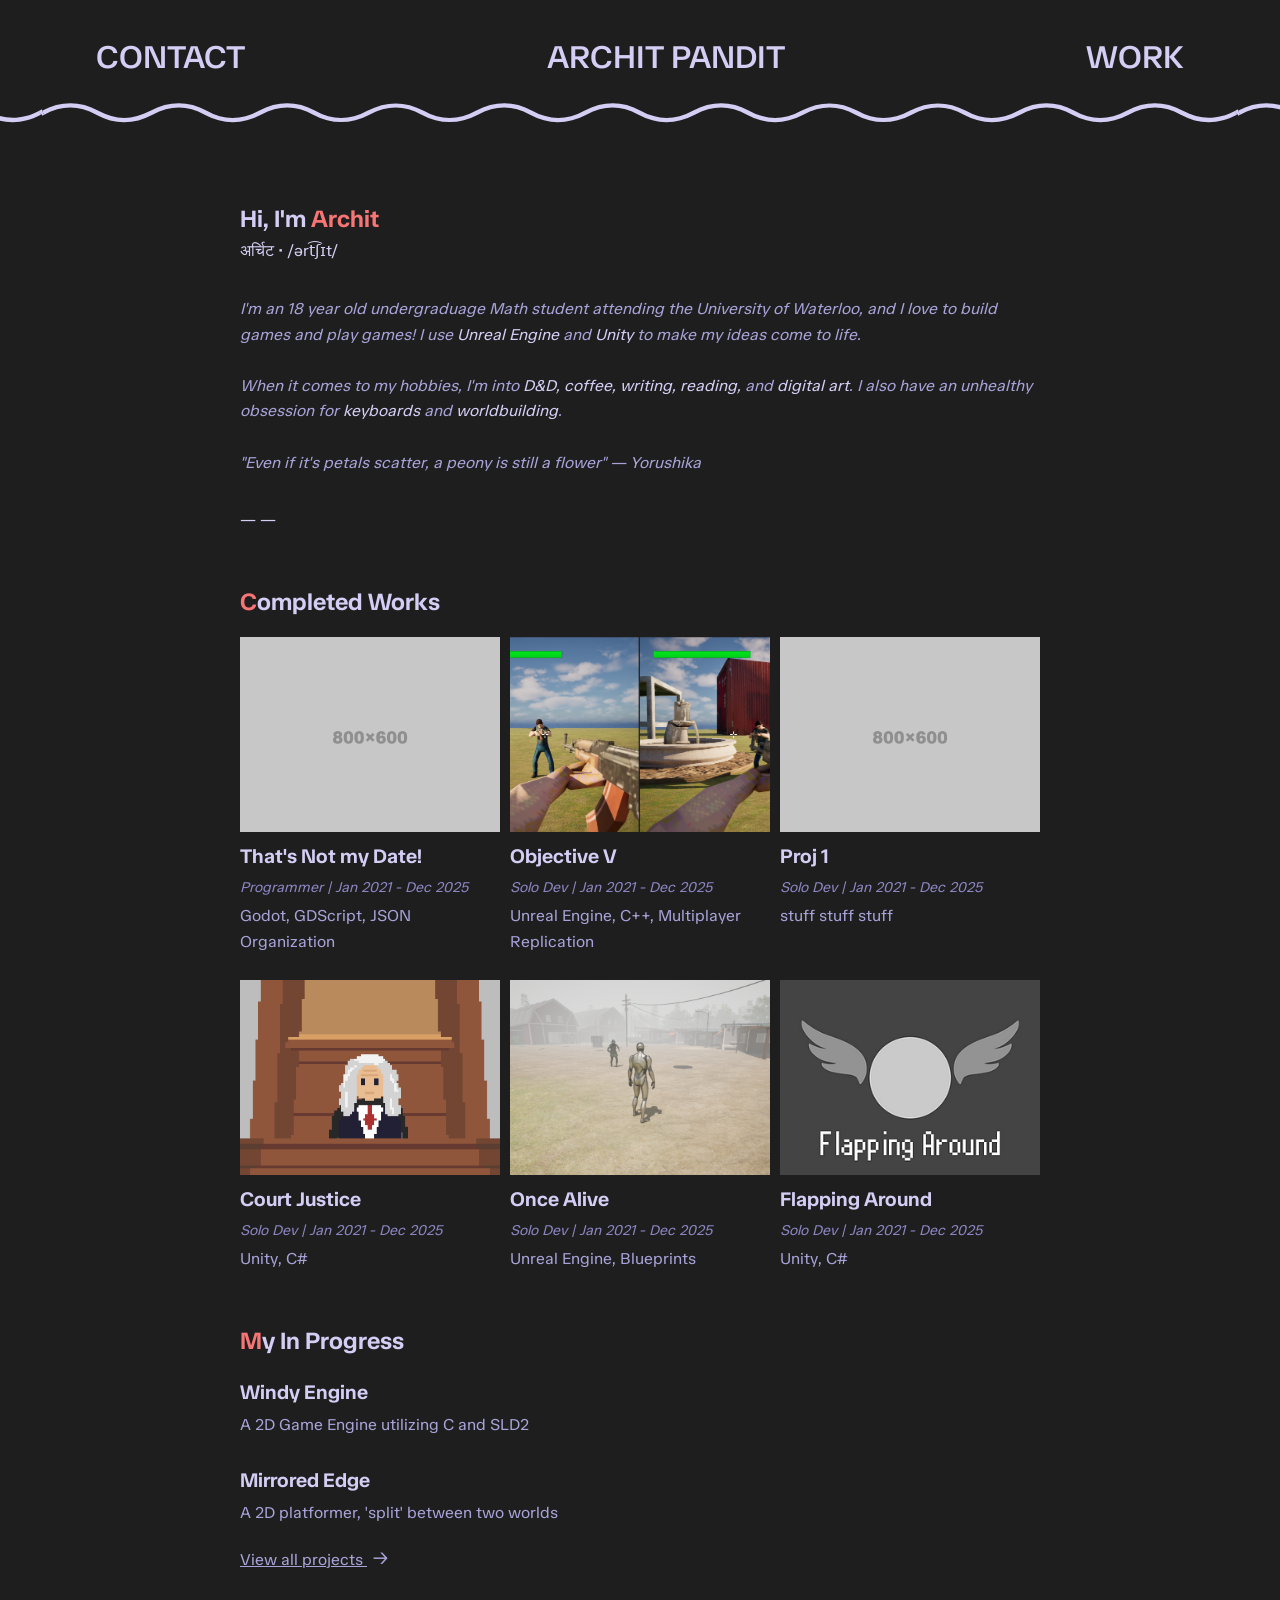
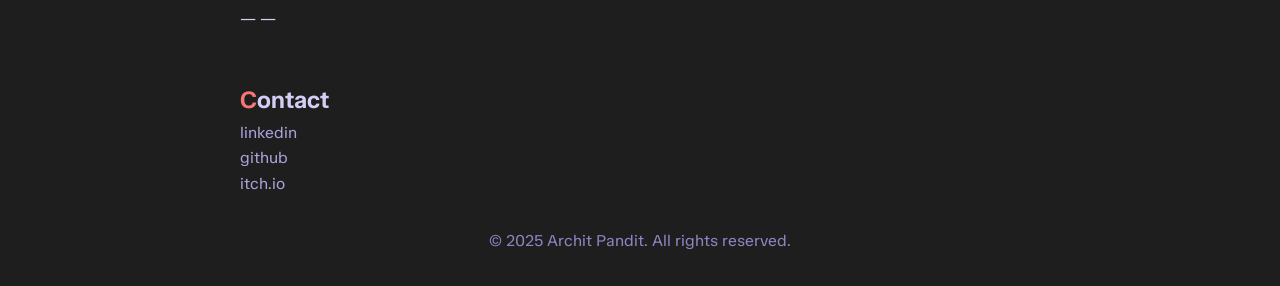
==== index.html @ 68f7ec97 "Add obj V project thumbnail" ====
<!DOCTYPE html>
<html lang="en">
<head>
    <meta charset="UTF-8">
    <meta name="viewport" content="width=device-width, initial-scale=1.0">
    <title>Archit Pandit</title>
    <link rel="stylesheet" href="/styles/style.css"/>

    <link rel="preconnect" href="https://fonts.googleapis.com"/>
    <link rel="preconnect" href="https://fonts.gstatic.com" crossorigin/>
    <link href="https://fonts.googleapis.com/css2?family=Inter:ital,opsz,wght@0,14..32,100..900;1,14..32,100..900&family=Montserrat:ital,wght@0,100..900;1,100..900&family=TASA+Orbiter:wght@400..800&display=swap" rel="stylesheet"/>

    <link rel="icon" type="image/png" href="/favicon/favicon-96x96.png" sizes="96x96" />
    <link rel="icon" type="image/svg+xml" href="/favicon/favicon.svg" />
    <link rel="shortcut icon" href="/favicon/favicon.ico" />
    <link rel="apple-touch-icon" sizes="180x180" href="/favicon/apple-touch-icon.png" />
    <link rel="manifest" href="/favicon/site.webmanifest" />
</head>
<body>
    <nav class="navbar">
        <div class="nav-container">
            <ul class="nav-menu">
                <li><a href="#contact" class="nav-link colour-switch-link">CONTACT</a></li>
                <li><a href="#home" class="nav-link colour-switch-link">ARCHIT PANDIT</a></li>
                <li><a href="#work" class="nav-link colour-switch-link">WORK</a></li>
            </ul>
        </div>
    </nav>

    <section id="home" class="hero margin-content">
        <div class="hero-content">
            <div class="hero-greeting">
                <h1>Hi, I'm <span class="focus-text">Archit</span></h1>
                <p class="hero-greeting-sub">अर्चिट • /ərt͡ʃɪt/</p>
            </div>
            <div class="hero-blurb-content">
                <p class="hero-blurb">
                    I'm an 18 year old undergraduage Math student attending the University of Waterloo, and I love to build games and play games!
                    I use <span class="highlight-text">Unreal Engine</span> and <span class="highlight-text">Unity</span> to make my ideas come to life. 
                    <br><br>
                    When it comes to my hobbies, I'm into <span class="highlight-text">D&D, coffee, writing, reading,</span> and <span class="highlight-text">digital art</span>. 
                    I also have an unhealthy obsession for <span class="highlight-text">keyboards</span> and <span class="highlight-text">worldbuilding</span>.
                    <br><br>
                    "Even if it's petals scatter, a peony is still a flower" — Yorushika
                </p>
            </div>
            <span>— —</span>
        </div>
    </section>

    <section id="work" class="work margin-content">
        <div class="work-content">
            <h1><span class="focus-text">C</span>ompleted Works</h1>
            <div class="work-grid">
                <a class="item colour-switch-link">
                    <img class="work-img" src="/assets/placeholder.png">
                    <h2>That's Not my Date!</h2>
                    <p class="item-sub">Programmer | Jan 2021 - Dec 2025</p>
                    <p class="item-info">
                        Godot, GDScript, JSON Organization
                    </p>
                </a>
                <a class="item colour-switch-link">
                    <img class="work-img" src="/assets/proj-thumbnail/objV.png">
                    <h2>Objective V</h2>
                    <p class="item-sub">Solo Dev | Jan 2021 - Dec 2025</p>
                    <p class="item-info">
                        Unreal Engine, C++, Multiplayer Replication
                    </p>
                </a>
                <a class="item colour-switch-link">
                    <img class="work-img" src="/assets/placeholder.png">
                    <h2>Proj 1</h2>
                    <p class="item-sub">Solo Dev | Jan 2021 - Dec 2025</p>
                    <p class="item-info">
                        stuff stuff stuff
                    </p>
                </a>
                <a class="item colour-switch-link">
                    <img class="work-img" src="/assets/proj-thumbnail/court-justice.png">
                    <h2>Court Justice</h2>
                    <p class="item-sub">Solo Dev | Jan 2021 - Dec 2025</p>
                    <p class="item-info">
                        Unity, C#
                    </p>
                </a>
                <a class="item colour-switch-link">
                    <img class="work-img" src="/assets/proj-thumbnail/once-alive.png">
                    <h2>Once Alive</h2>
                    <p class="item-sub">Solo Dev | Jan 2021 - Dec 2025</p>
                    <p class="item-info">
                        Unreal Engine, Blueprints
                    </p>
                </a>
                <a class="item colour-switch-link">
                    <img class="work-img" src="/assets/proj-thumbnail/flapping-around.png">
                    <h2>Flapping Around</h2>
                    <p class="item-sub">Solo Dev | Jan 2021 - Dec 2025</p>
                    <p class="item-info">
                        Unity, C#
                    </p>
                </a>
            </div>
        </div>
    </section>

    <section id="projects" class="projects margin-content">
        <div class="projects-content">
            <h1><span class="focus-text">M</span>y In Progress</h1>
            <div class="highlighted-projects">
                <a class="item colour-switch-link">
                    <h2>Windy Engine</h2>
                    <p class="item-info">
                        A 2D Game Engine utilizing C and SLD2
                    </p>
                </a>
                <a class="item colour-switch-link">
                    <h2>Mirrored Edge</h2>
                    <p class="item-info">
                        A 2D platformer, 'split' between two worlds
                    </p>
                </a>
            </div>
            <a href="#" class="projects-page-link colour-switch-link">View all projects <span class="arrow">&rarr;</span></a>
        </div>
        <span>— —</span>
    </section>

    <section id="contact" class="contact margin-content">
        <div class="contact-content">
            <h1><span class="focus-text">C</span>ontact</h1>
            <ul class="contact-list">
               <li><a href="https://www.linkedin.com/in/archit-pandit/" class="contact-item colour-switch-link">linkedin</a></li>
               <li><a href="https://github.com/archit-pandit" class="contact-item colour-switch-link">github</a></li>
               <li><a href="https://profound-crt.itch.io/" class="contact-item colour-switch-link">itch.io</a></li>
            </ul>
        </div>
    </section>

    <footer class="footer">
        <p>&copy; 2025 Archit Pandit. All rights reserved.</p>
    </footer>

    <script src="/js/script.js"></script>
</body>
</html>
---- styles/style.css ----
/* :root {
  --abyss: #363062;
  --midnight: #435585;
  --lagoon: #818FB4;
  --palm: #F5E8C7;
} */
* {
    margin: 0;
    padding: 0;
    box-sizing: border-box;
}

:root {
    --abyss: #1e1e1f;
    --grapefruit: #F87575;
    --text-primary: #D4CDF4;
    --text-secondary: #a7a2d7;
    --text-tertiary: #8B85C1;
}

body {
    font-family: -apple-system, 'TASA Orbiter', sans-serif; /* BlinkMacSystemFont, 'Segoe UI', Roboto, Oxygen, Ubuntu, Cantarell, sans-serif; */
    background: var(--abyss);
    color: var(--text-primary);
    overflow-x: hidden;
    line-height: 1.6;
}

h1 {
    font-size: 1.5rem;
}

h2 {
    font-size: 1.25rem;
}

a {
    text-decoration: none;
}

.navbar {
    padding: 2rem 6rem 2.5rem 6rem;

    background-image: url("/assets/sqiggy-bg-nogap.svg");
    background-position: bottom;
    background-repeat: repeat-x;
    animation: sqiggly-shift 45s linear infinite;

    position: fixed;
    width: 100%;
    top: 0;
    left: 0;
    z-index: 99999;
}

.nav-menu {
    display: flex;
    flex-direction: row;
    justify-content: space-between;

    list-style-type: none;
    margin: 0;
    padding: 0;
}

.nav-link {
    color: var(--text-primary);
    font-size: 2rem;
    font-weight: 600;
}

.margin-content {
    max-width: 50rem;

    margin-top: 50px;
    margin-left: auto;
    margin-right: auto;

    position: relative;
}

.hero-greeting {
    margin-top: 25%;
}

.hero-greeting-sub {
    font-size: 1rem;
}

.focus-text {
    color: var(--grapefruit);
}

.highlight-text {
    color: var(--text-primary);
}

.hero-blurb-content {
    margin-top: 2rem;
    margin-bottom: 2rem;
}

.hero-blurb {
    color: var(--text-secondary);
    font-style: italic;
}

.work-grid {
    display: grid;
    grid-template-columns: repeat(3, 1fr);
    gap: 10px
}

.work-img {
    width: 100%;
    height: auto;
    aspect-ratio: 4/3;
    object-fit: cover;
    display: block;
    margin-bottom: 0.5rem;
}

.item {
    max-width: 100%;
    padding-top: 1rem;
}

.item-sub {
    padding-top: 0.25rem;
    font-size: 0.9rem;
    color: var(--text-tertiary);
    font-style: italic;
}

.item-info {
    padding-top: 0.25rem;
    color: var(--text-secondary);
}

.projects-content {
    margin-bottom: 2rem;
}

.highlighted-projects {
    display: grid;
    grid-template: auto;
    gap: 10px;
    margin-bottom: 1rem;
}

.projects-page-link {
    color: var(--text-secondary);
    text-decoration: underline;
}

.arrow {
    display: inline-block;
    padding-left: 5px; 
    font-size: 20px; 
    transition: color 0.3s;
}

.projects-page-link:hover .arrow {
    animation: move-arrow 0.6s ease-in-out infinite alternate;
}

.contact-list {
    list-style-type: none;
}

.contact-item {
    color: var(--text-secondary);
    transition: color 0.2s;
}

.colour-switch-link {
    transition: color 0.2s;
}

.colour-switch-link:hover {
    color: var(--grapefruit)
}

.footer {
    text-align: center;
    padding: 2rem;
    background: var(--abyss);
    color: var(--text-tertiary);
}

@keyframes sqiggly-shift {
    100% {
        background-position: -100% bottom;
    }
}

@keyframes move-arrow {
    0%, 100% {
        transform: translateX(0); 
    }
    50% {
        transform: translateX(5px);
    }
}
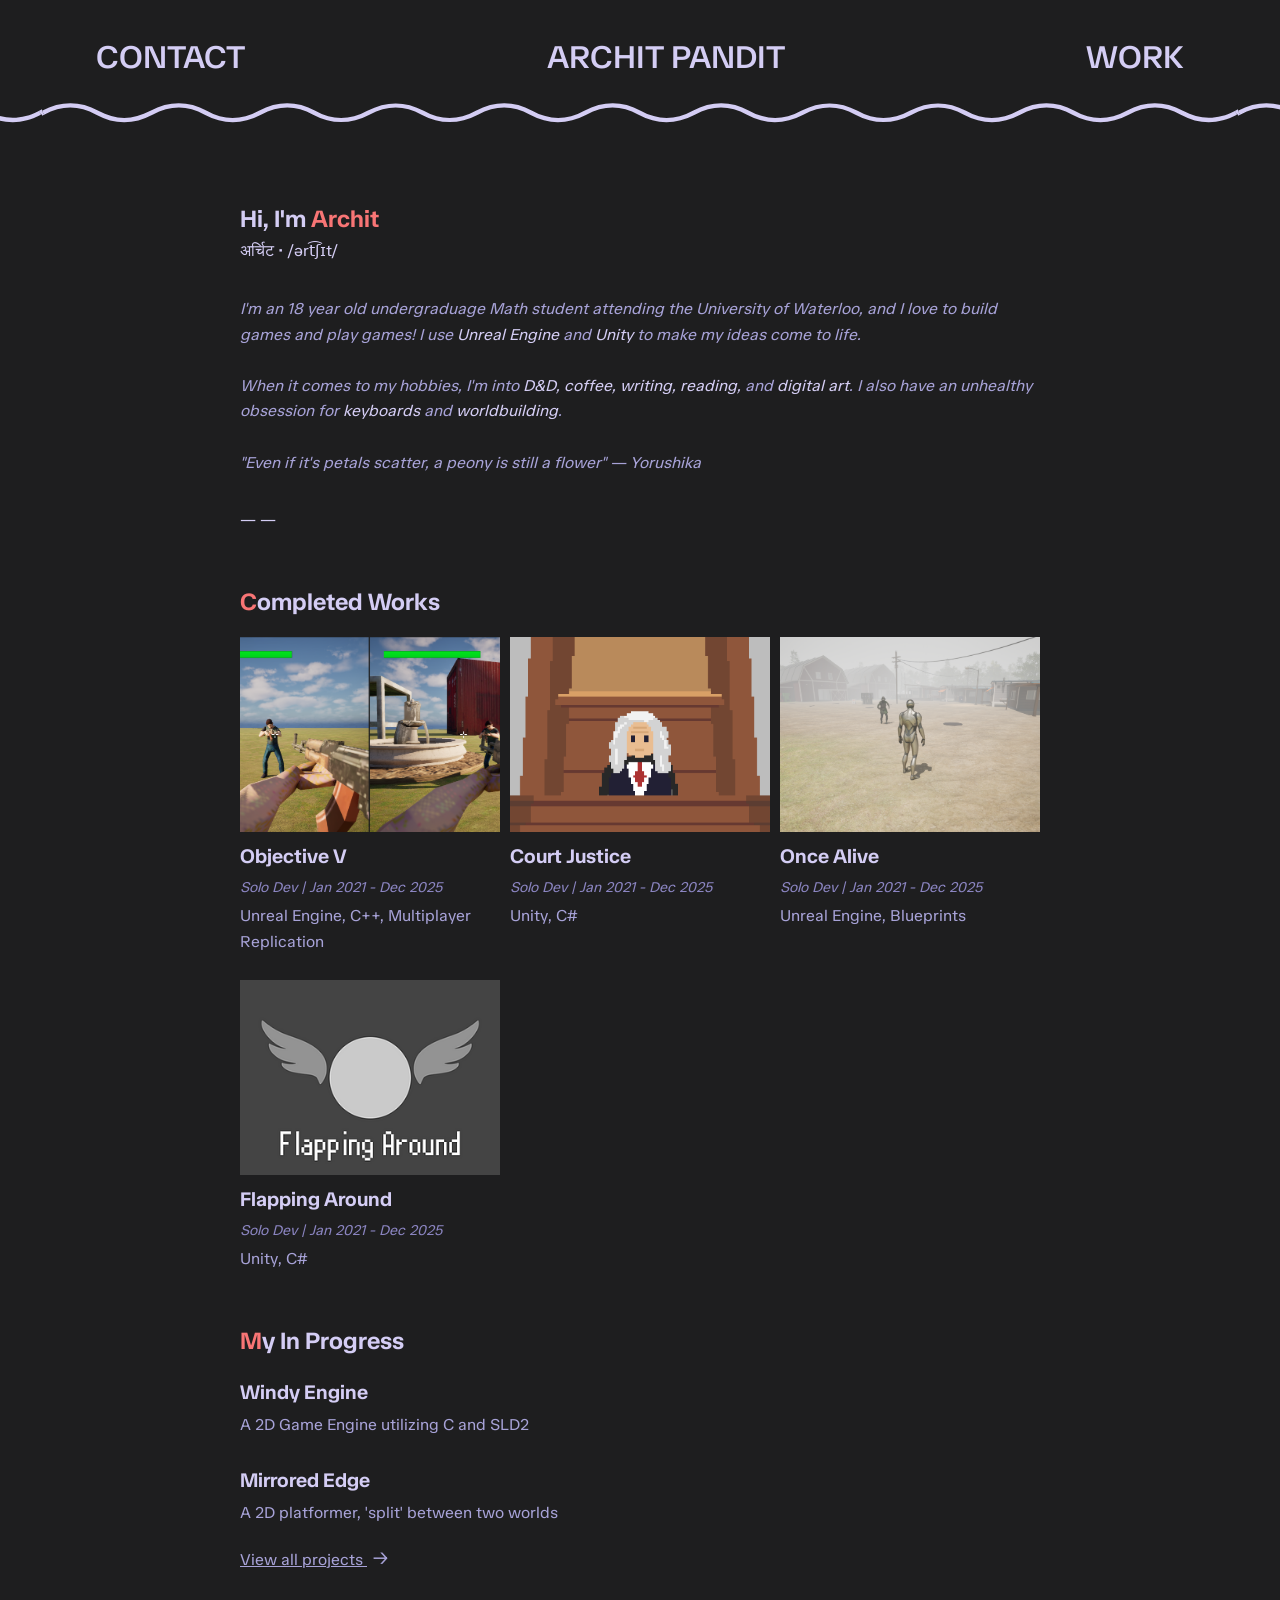
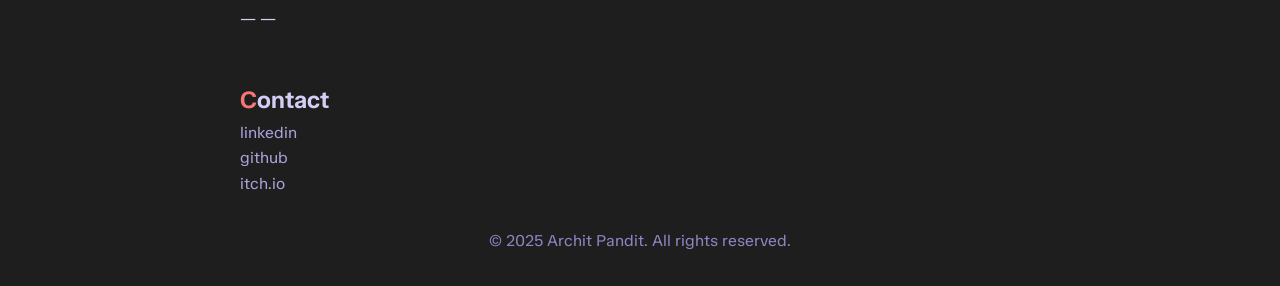
==== commit 31790450: "Remove placeholder projects" ====
--- a/index.html
+++ b/index.html
@@ -53,27 +53,11 @@
             <h1><span class="focus-text">C</span>ompleted Works</h1>
             <div class="work-grid">
                 <a class="item colour-switch-link">
-                    <img class="work-img" src="/assets/placeholder.png">
-                    <h2>That's Not my Date!</h2>
-                    <p class="item-sub">Programmer | Jan 2021 - Dec 2025</p>
-                    <p class="item-info">
-                        Godot, GDScript, JSON Organization
-                    </p>
-                </a>
-                <a class="item colour-switch-link">
                     <img class="work-img" src="/assets/proj-thumbnail/objV.png">
                     <h2>Objective V</h2>
                     <p class="item-sub">Solo Dev | Jan 2021 - Dec 2025</p>
                     <p class="item-info">
                         Unreal Engine, C++, Multiplayer Replication
-                    </p>
-                </a>
-                <a class="item colour-switch-link">
-                    <img class="work-img" src="/assets/placeholder.png">
-                    <h2>Proj 1</h2>
-                    <p class="item-sub">Solo Dev | Jan 2021 - Dec 2025</p>
-                    <p class="item-info">
-                        stuff stuff stuff
                     </p>
                 </a>
                 <a class="item colour-switch-link">
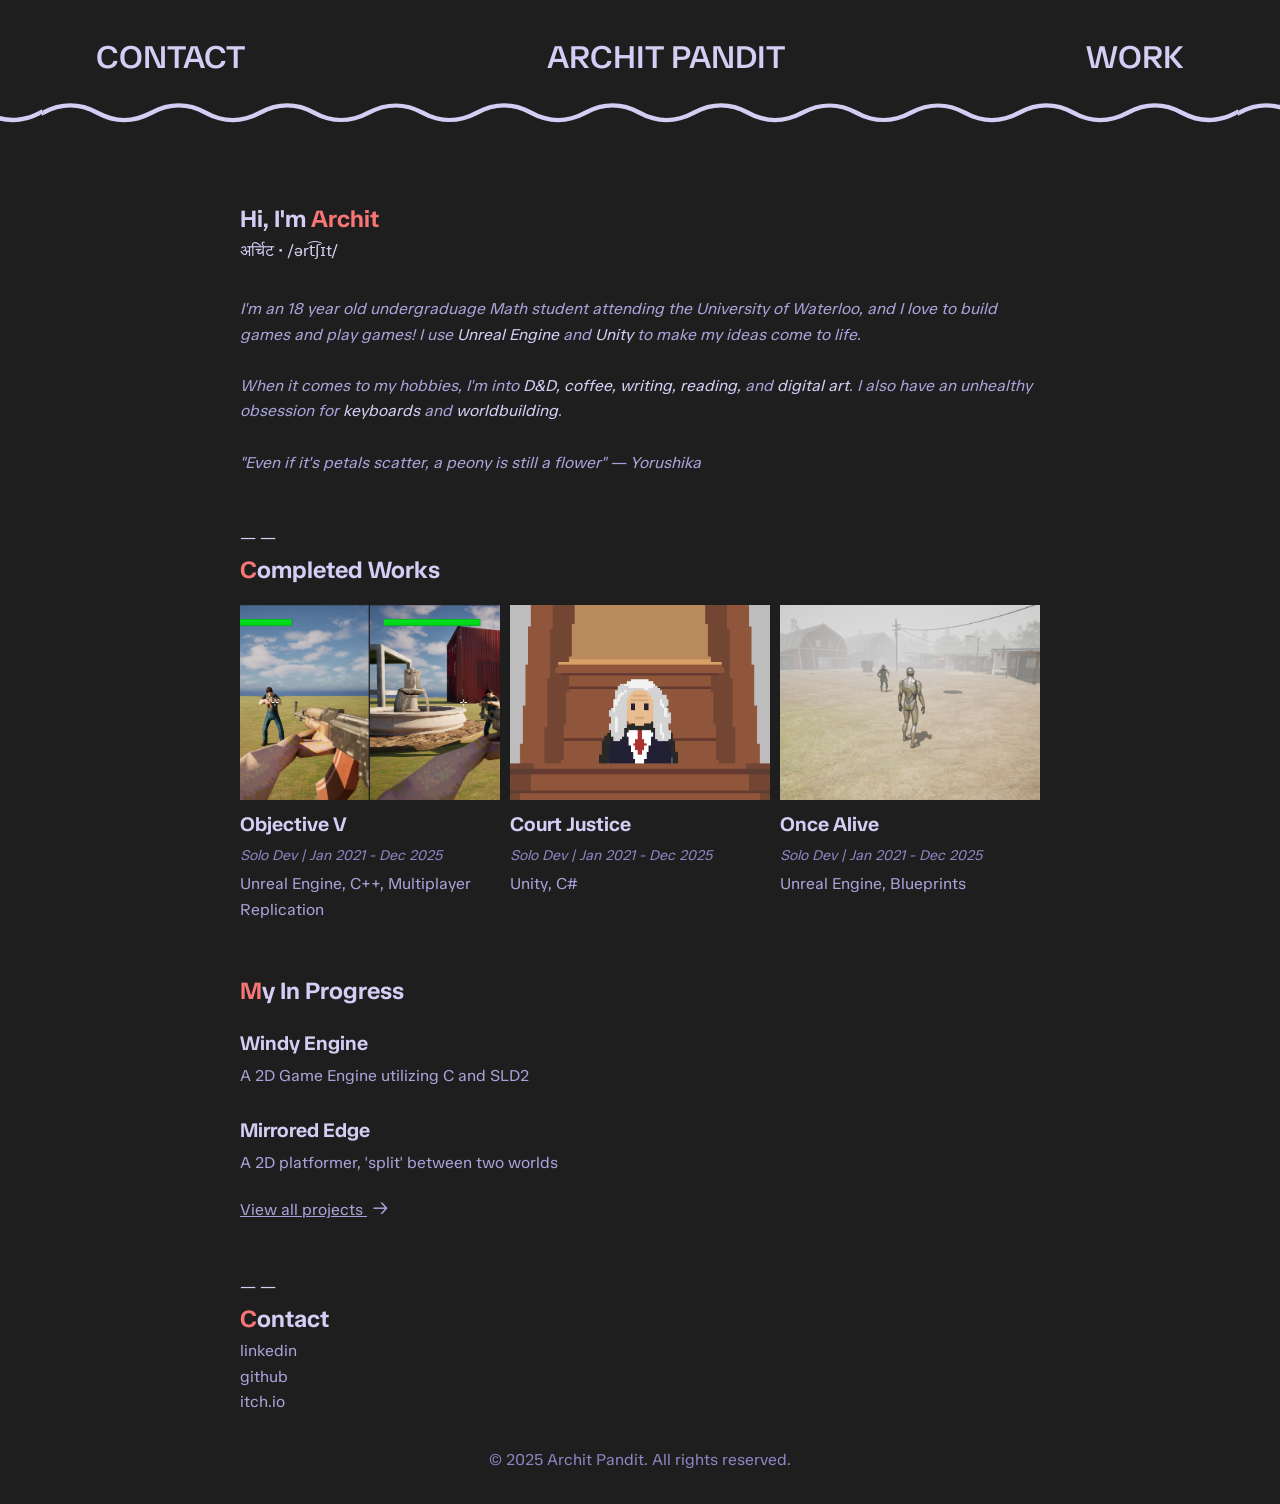
==== commit efa8af8e: "Create work.html" ====
--- a/index.html
+++ b/index.html
@@ -22,7 +22,7 @@
             <ul class="nav-menu">
                 <li><a href="#contact" class="nav-link colour-switch-link">CONTACT</a></li>
                 <li><a href="#home" class="nav-link colour-switch-link">ARCHIT PANDIT</a></li>
-                <li><a href="#work" class="nav-link colour-switch-link">WORK</a></li>
+                <li><a href="pages/work.html" class="nav-link colour-switch-link">WORK</a></li>
             </ul>
         </div>
     </nav>
@@ -44,11 +44,12 @@
                     "Even if it's petals scatter, a peony is still a flower" — Yorushika
                 </p>
             </div>
-            <span>— —</span>
+            
         </div>
     </section>
 
     <section id="work" class="work margin-content">
+        <span>— —</span>
         <div class="work-content">
             <h1><span class="focus-text">C</span>ompleted Works</h1>
             <div class="work-grid">
@@ -76,14 +77,6 @@
                         Unreal Engine, Blueprints
                     </p>
                 </a>
-                <a class="item colour-switch-link">
-                    <img class="work-img" src="/assets/proj-thumbnail/flapping-around.png">
-                    <h2>Flapping Around</h2>
-                    <p class="item-sub">Solo Dev | Jan 2021 - Dec 2025</p>
-                    <p class="item-info">
-                        Unity, C#
-                    </p>
-                </a>
             </div>
         </div>
     </section>
@@ -105,12 +98,12 @@
                     </p>
                 </a>
             </div>
-            <a href="#" class="projects-page-link colour-switch-link">View all projects <span class="arrow">&rarr;</span></a>
+            <a href="pages/work.html" class="projects-page-link colour-switch-link">View all projects <span class="arrow">&rarr;</span></a>
         </div>
-        <span>— —</span>
     </section>
 
     <section id="contact" class="contact margin-content">
+        <span>— —</span>
         <div class="contact-content">
             <h1><span class="focus-text">C</span>ontact</h1>
             <ul class="contact-list">
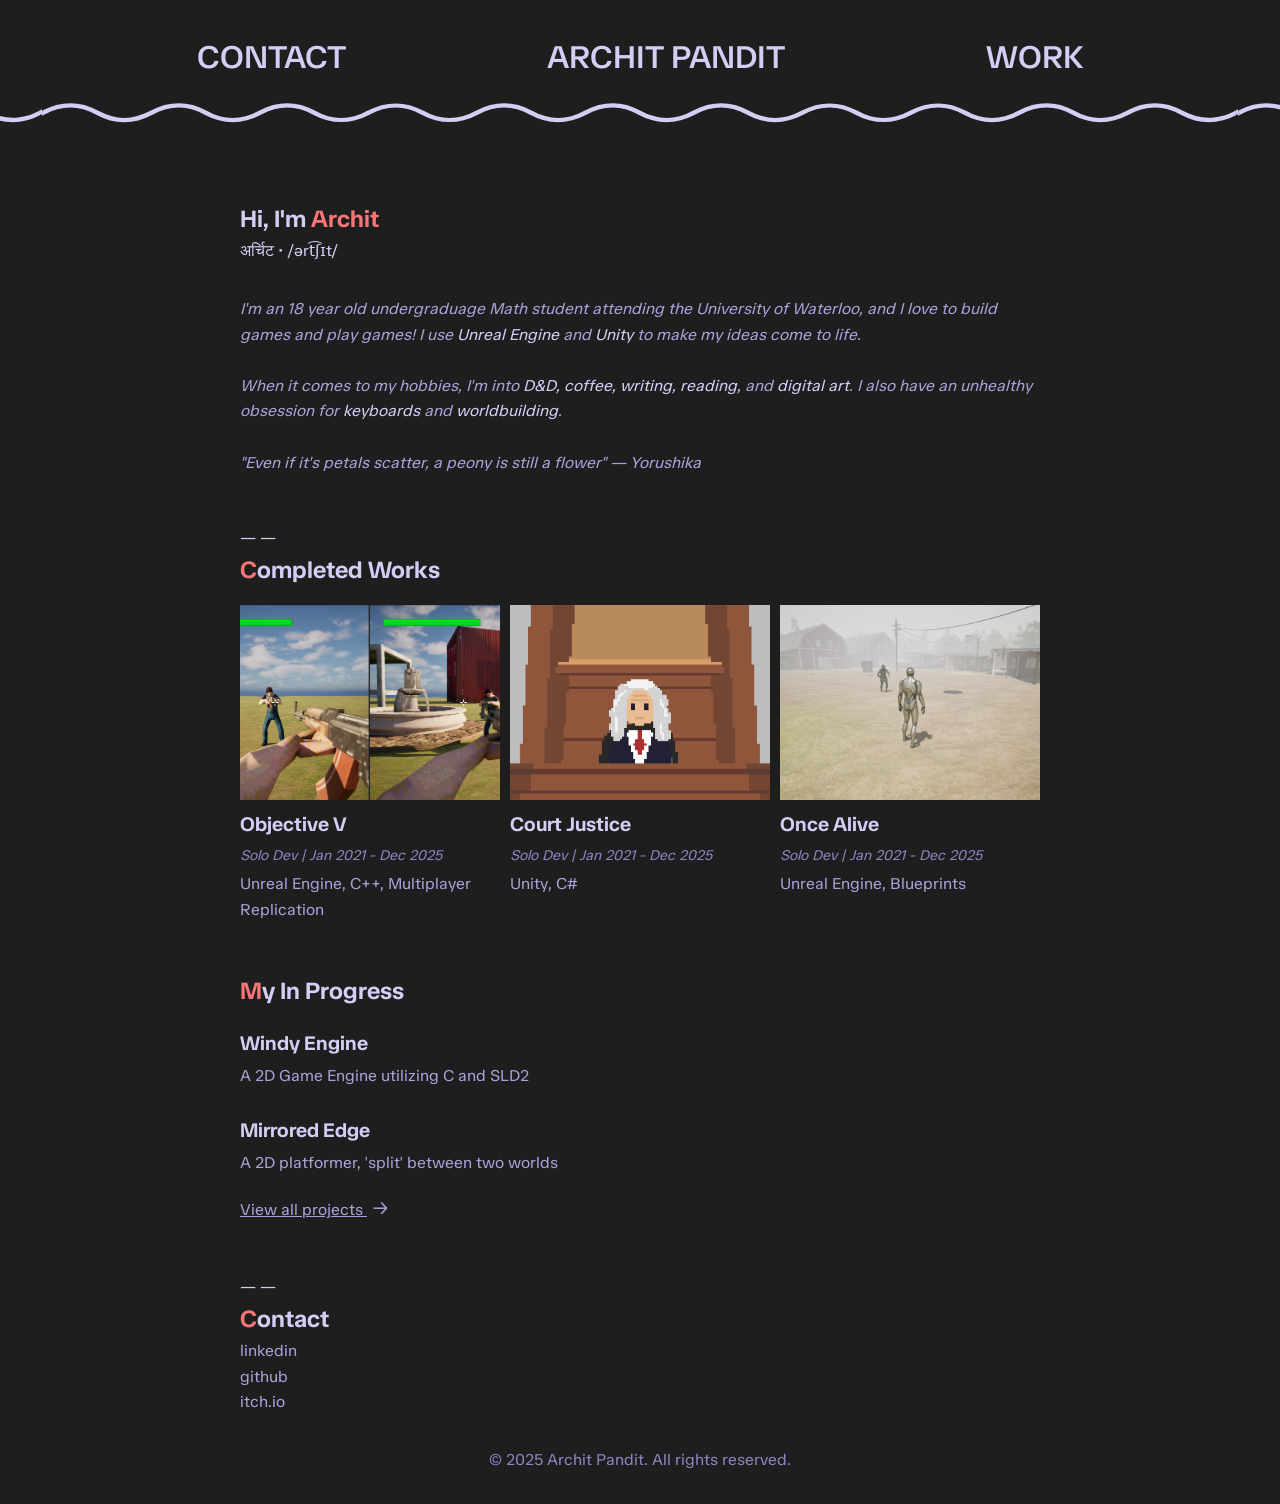
==== commit 1907bcff: "Connect index/work pages" ====
--- a/index.html
+++ b/index.html
@@ -21,7 +21,7 @@
         <div class="nav-container">
             <ul class="nav-menu">
                 <li><a href="#contact" class="nav-link colour-switch-link">CONTACT</a></li>
-                <li><a href="#home" class="nav-link colour-switch-link">ARCHIT PANDIT</a></li>
+                <li><a href="/index.html" class="nav-link colour-switch-link">ARCHIT PANDIT</a></li>
                 <li><a href="pages/work.html" class="nav-link colour-switch-link">WORK</a></li>
             </ul>
         </div>
--- a/styles/style.css
+++ b/styles/style.css
@@ -56,7 +56,7 @@
 .nav-menu {
     display: flex;
     flex-direction: row;
-    justify-content: space-between;
+    justify-content: space-around;
 
     list-style-type: none;
     margin: 0;
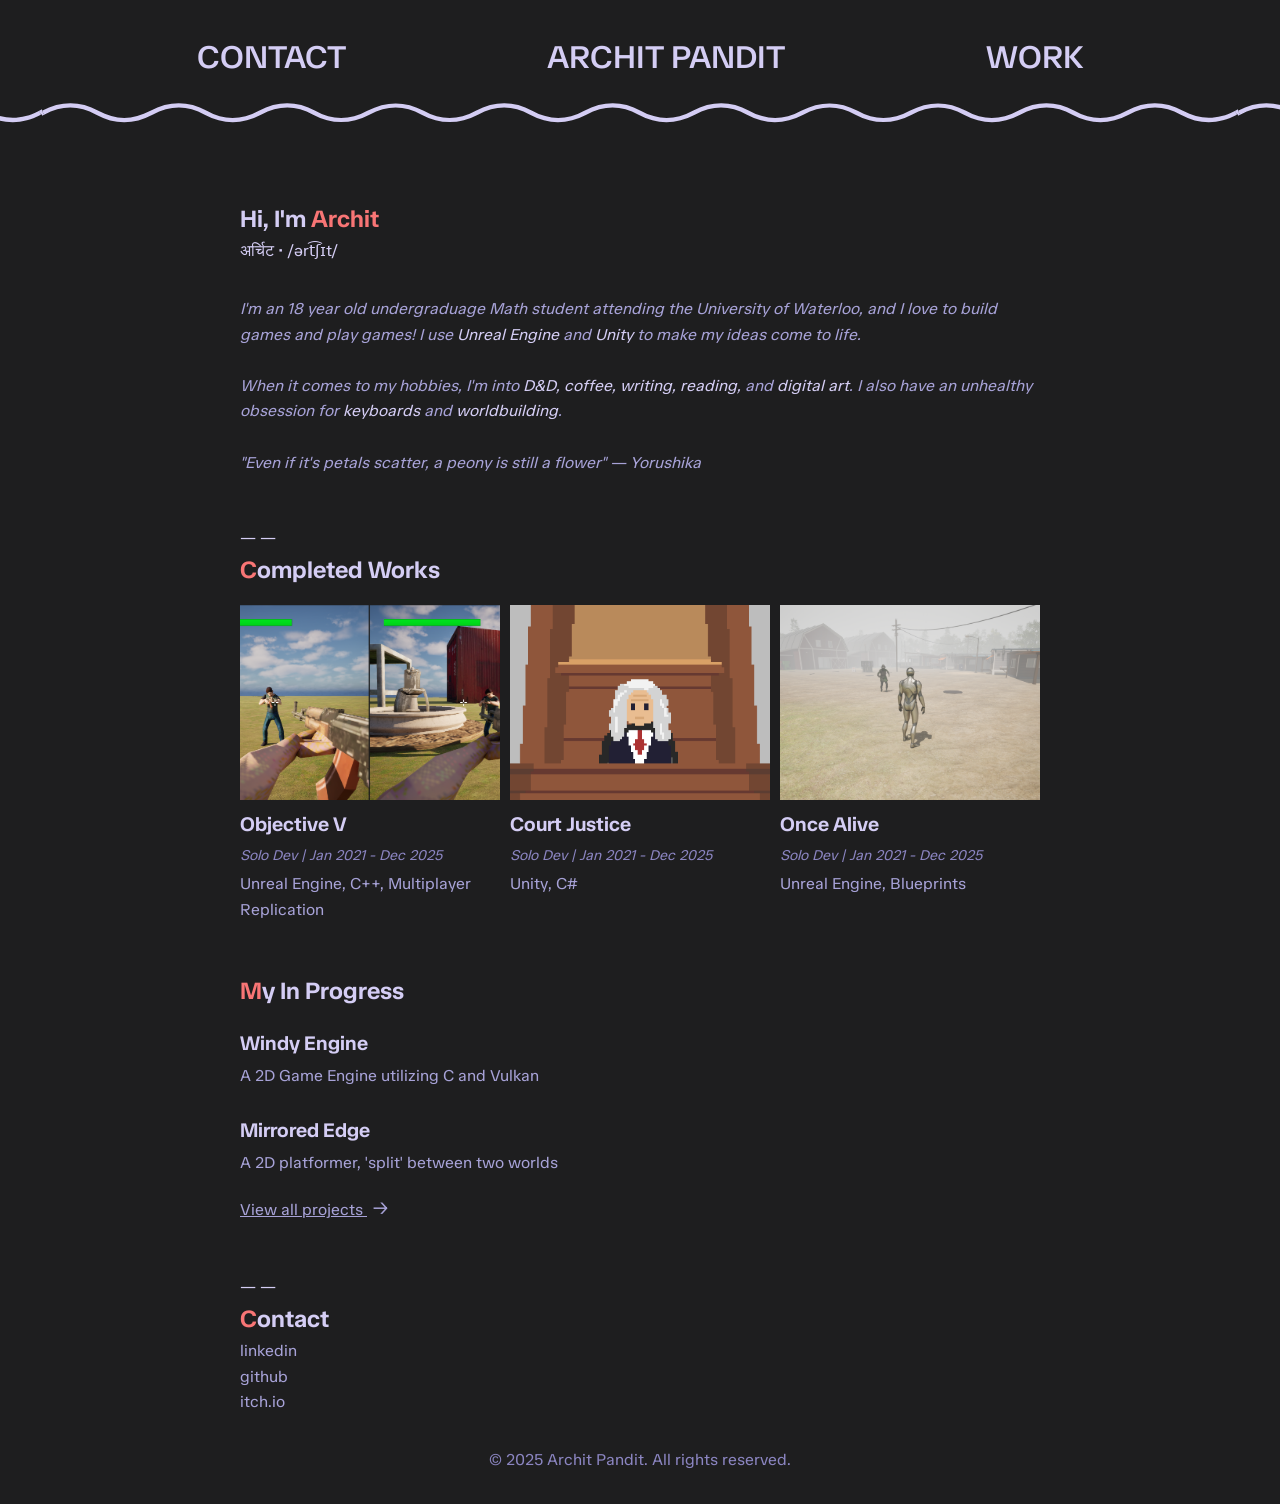
==== commit 37a0fc07: "Update index.html" ====
--- a/index.html
+++ b/index.html
@@ -88,7 +88,7 @@
                 <a class="item colour-switch-link">
                     <h2>Windy Engine</h2>
                     <p class="item-info">
-                        A 2D Game Engine utilizing C and SLD2
+                        A 2D Game Engine utilizing C and Vulkan
                     </p>
                 </a>
                 <a class="item colour-switch-link">
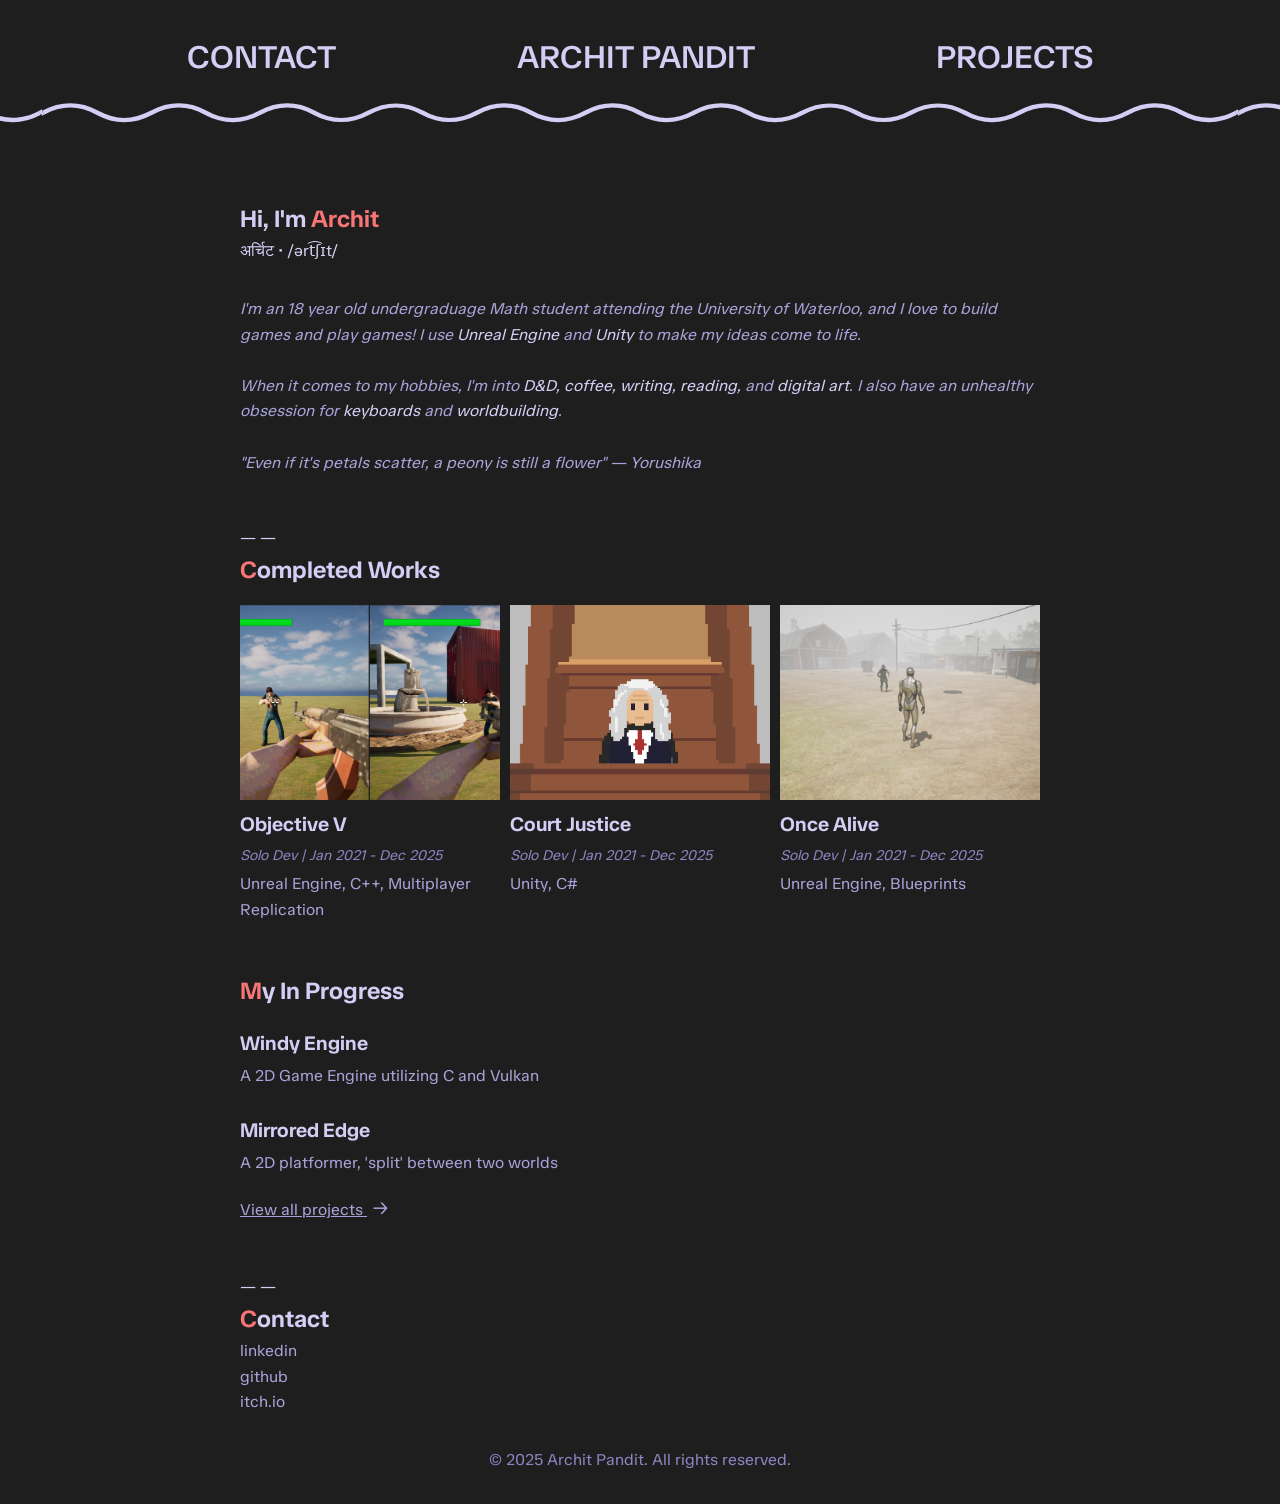
==== commit 705a8f94: "Rename "Work" page to "Projects"" ====
--- a/index.html
+++ b/index.html
@@ -22,7 +22,7 @@
             <ul class="nav-menu">
                 <li><a href="#contact" class="nav-link colour-switch-link">CONTACT</a></li>
                 <li><a href="/index.html" class="nav-link colour-switch-link">ARCHIT PANDIT</a></li>
-                <li><a href="pages/work.html" class="nav-link colour-switch-link">WORK</a></li>
+                <li><a href="pages/proj.html" class="nav-link colour-switch-link">PROJECTS</a></li>
             </ul>
         </div>
     </nav>
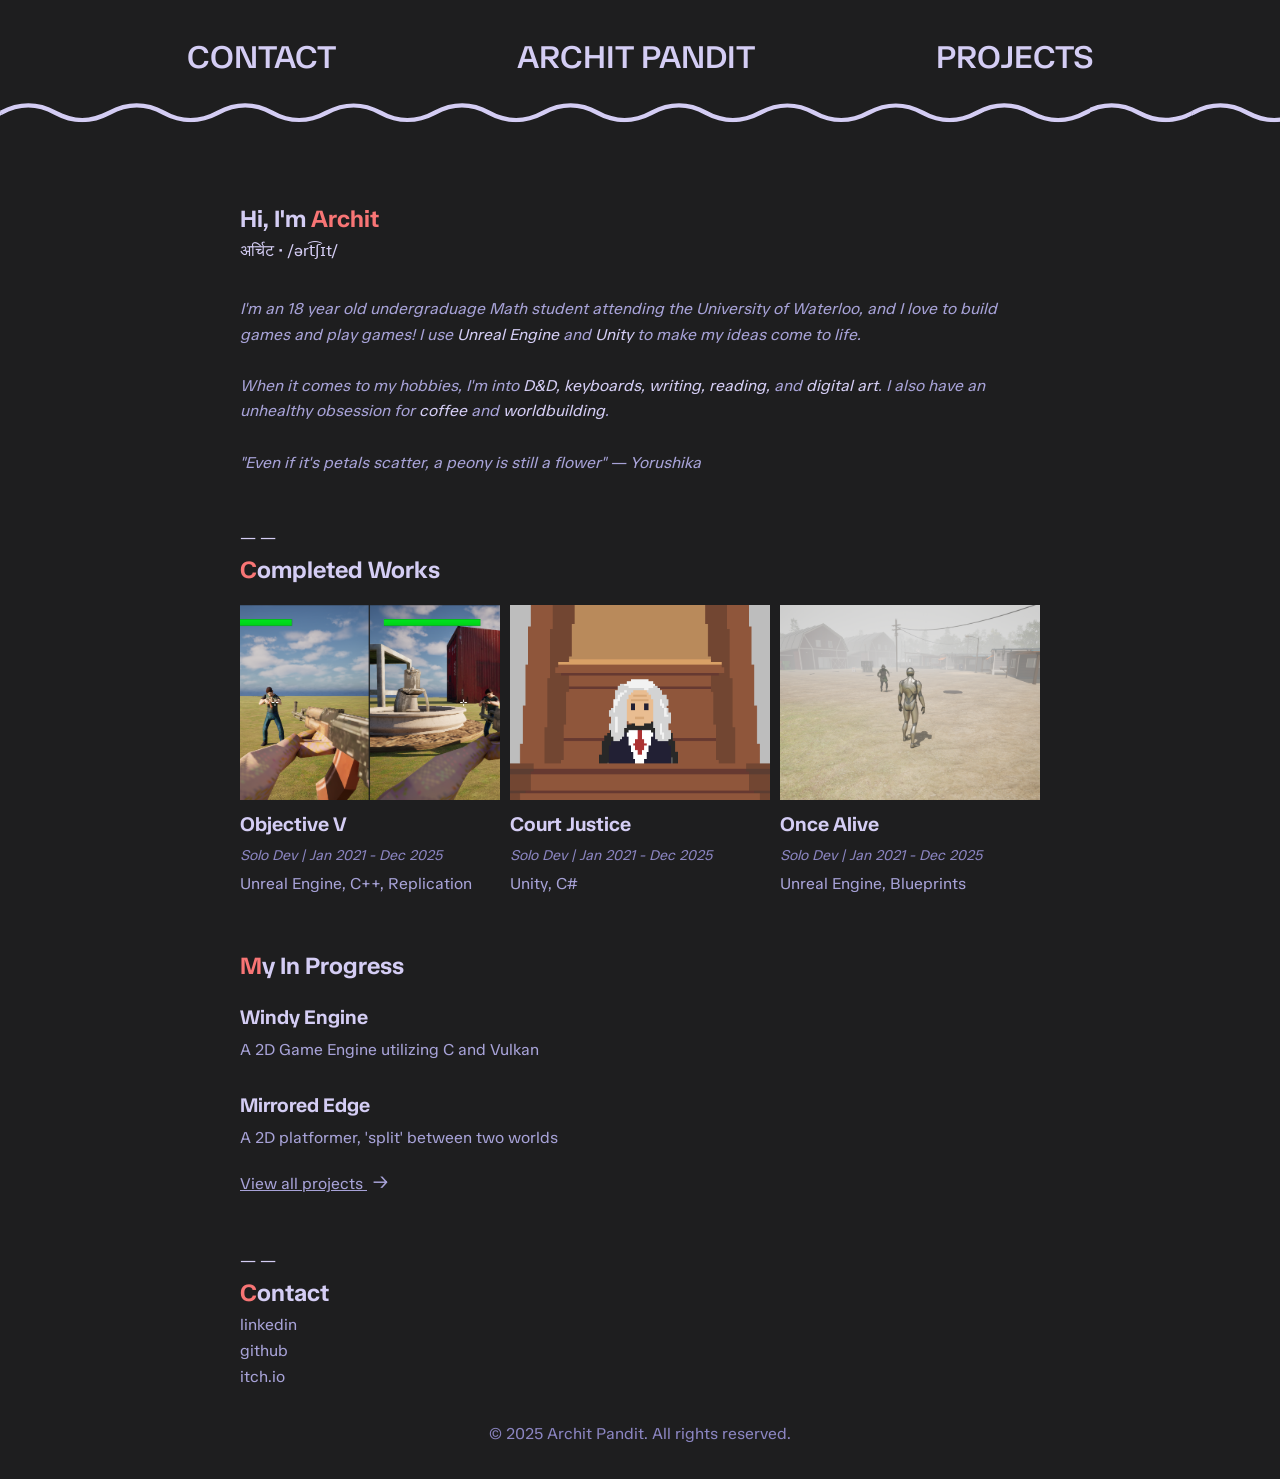
==== commit e16d6f09: "Import and apply properly aligned header squiggle" ====
--- a/index.html
+++ b/index.html
@@ -38,8 +38,8 @@
                     I'm an 18 year old undergraduage Math student attending the University of Waterloo, and I love to build games and play games!
                     I use <span class="highlight-text">Unreal Engine</span> and <span class="highlight-text">Unity</span> to make my ideas come to life. 
                     <br><br>
-                    When it comes to my hobbies, I'm into <span class="highlight-text">D&D, coffee, writing, reading,</span> and <span class="highlight-text">digital art</span>. 
-                    I also have an unhealthy obsession for <span class="highlight-text">keyboards</span> and <span class="highlight-text">worldbuilding</span>.
+                    When it comes to my hobbies, I'm into <span class="highlight-text">D&D, keyboards, writing, reading,</span> and <span class="highlight-text">digital art</span>. 
+                    I also have an unhealthy obsession for <span class="highlight-text">coffee</span> and <span class="highlight-text">worldbuilding</span>.
                     <br><br>
                     "Even if it's petals scatter, a peony is still a flower" — Yorushika
                 </p>
@@ -58,7 +58,7 @@
                     <h2>Objective V</h2>
                     <p class="item-sub">Solo Dev | Jan 2021 - Dec 2025</p>
                     <p class="item-info">
-                        Unreal Engine, C++, Multiplayer Replication
+                        Unreal Engine, C++, Replication
                     </p>
                 </a>
                 <a class="item colour-switch-link">
@@ -98,7 +98,7 @@
                     </p>
                 </a>
             </div>
-            <a href="pages/work.html" class="projects-page-link colour-switch-link">View all projects <span class="arrow">&rarr;</span></a>
+            <a href="pages/proj.html" class="projects-page-link colour-switch-link">View all projects <span class="arrow">&rarr;</span></a>
         </div>
     </section>
 
--- a/styles/style.css
+++ b/styles/style.css
@@ -41,8 +41,8 @@
 .navbar {
     padding: 2rem 6rem 2.5rem 6rem;
 
-    background-image: url("/assets/sqiggy-bg-nogap.svg");
-    background-position: bottom;
+    background-image: url("/assets/sqiggy-bg-aligned.svg");
+    background-position: bottom left;
     background-repeat: repeat-x;
     animation: sqiggly-shift 45s linear infinite;
 
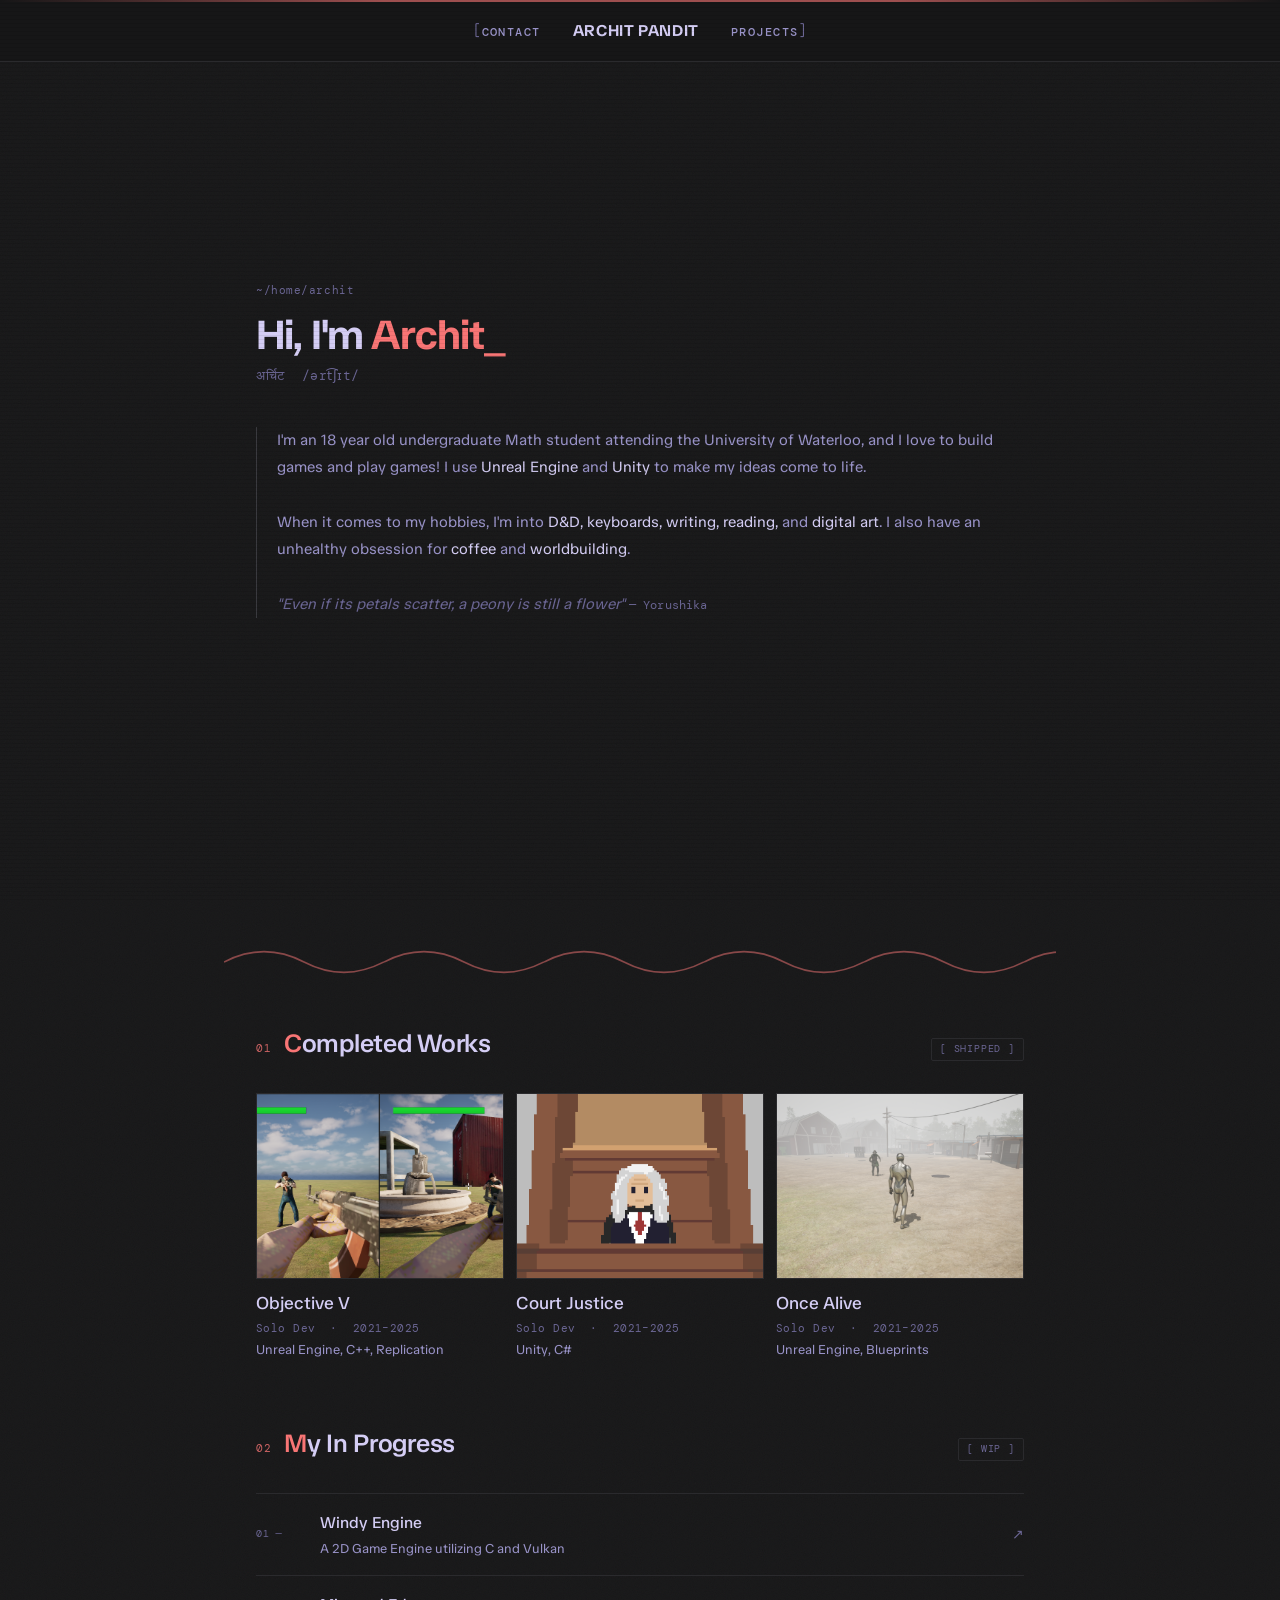
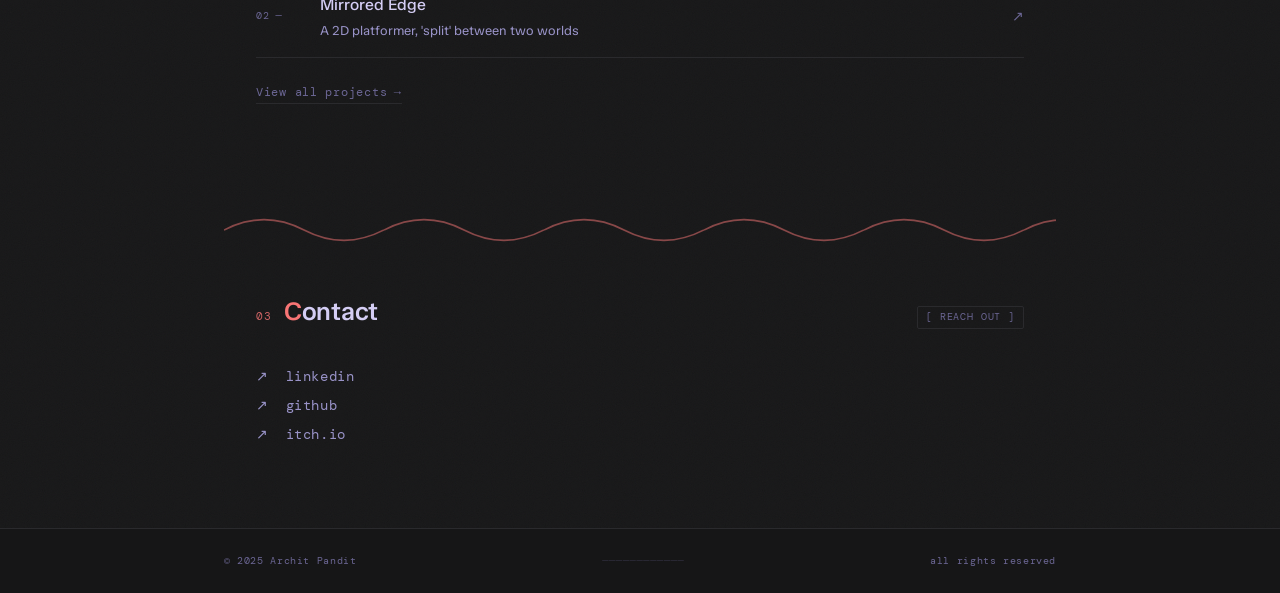
==== commit 14fc7cf0: "redesign website" ====
--- a/index.html
+++ b/index.html
@@ -8,7 +8,7 @@
 
     <link rel="preconnect" href="https://fonts.googleapis.com"/>
     <link rel="preconnect" href="https://fonts.gstatic.com" crossorigin/>
-    <link href="https://fonts.googleapis.com/css2?family=Inter:ital,opsz,wght@0,14..32,100..900;1,14..32,100..900&family=Montserrat:ital,wght@0,100..900;1,100..900&family=TASA+Orbiter:wght@400..800&display=swap" rel="stylesheet"/>
+    <link href="https://fonts.googleapis.com/css2?family=TASA+Orbiter:wght@400..800&family=DM+Mono:ital,wght@0,300;0,400;0,500;1,300;1,400;1,500&display=swap" rel="stylesheet"/>
 
     <link rel="icon" type="image/png" href="/favicon/favicon-96x96.png" sizes="96x96" />
     <link rel="icon" type="image/svg+xml" href="/favicon/favicon.svg" />
@@ -17,65 +17,86 @@
     <link rel="manifest" href="/favicon/site.webmanifest" />
 </head>
 <body>
+
     <nav class="navbar">
-        <div class="nav-container">
+        <div class="nav-inner">
+            <span class="nav-bracket mono">[ </span>
             <ul class="nav-menu">
-                <li><a href="#contact" class="nav-link colour-switch-link">CONTACT</a></li>
-                <li><a href="/index.html" class="nav-link colour-switch-link">ARCHIT PANDIT</a></li>
-                <li><a href="pages/proj.html" class="nav-link colour-switch-link">PROJECTS</a></li>
+                <li><a href="#contact" class="nav-link colour-switch-link mono">CONTACT</a></li>
+                <li><a href="/index.html" class="nav-link nav-home colour-switch-link">ARCHIT PANDIT</a></li>
+                <li><a href="pages/proj.html" class="nav-link colour-switch-link mono">PROJECTS</a></li>
             </ul>
+            <span class="nav-bracket mono"> ]</span>
         </div>
     </nav>
 
     <section id="home" class="hero margin-content">
         <div class="hero-content">
             <div class="hero-greeting">
-                <h1>Hi, I'm <span class="focus-text">Archit</span></h1>
-                <p class="hero-greeting-sub">अर्चिट • /ərt͡ʃɪt/</p>
+                <p class="hero-path mono">~/home/archit</p>
+                <h1 class="hero-name">Hi, I'm <span class="focus-text">Archit</span><span class="cursor">_</span></h1>
+                <p class="hero-greeting-sub mono">अर्चिट&nbsp;&nbsp;/ərt͡ʃɪt/</p>
             </div>
             <div class="hero-blurb-content">
                 <p class="hero-blurb">
-                    I'm an 18 year old undergraduage Math student attending the University of Waterloo, and I love to build games and play games!
-                    I use <span class="highlight-text">Unreal Engine</span> and <span class="highlight-text">Unity</span> to make my ideas come to life. 
+                    I'm an 18 year old undergraduate Math student attending the University of Waterloo, and I love to build games and play games!
+                    I use <span class="highlight-text">Unreal Engine</span> and <span class="highlight-text">Unity</span> to make my ideas come to life.
                     <br><br>
-                    When it comes to my hobbies, I'm into <span class="highlight-text">D&D, keyboards, writing, reading,</span> and <span class="highlight-text">digital art</span>. 
+                    When it comes to my hobbies, I'm into <span class="highlight-text">D&amp;D, keyboards, writing, reading,</span> and <span class="highlight-text">digital art</span>.
                     I also have an unhealthy obsession for <span class="highlight-text">coffee</span> and <span class="highlight-text">worldbuilding</span>.
                     <br><br>
-                    "Even if it's petals scatter, a peony is still a flower" — Yorushika
+                    <span class="quote">"Even if its petals scatter, a peony is still a flower"</span>
+                    <span class="quote-attr mono"> — Yorushika</span>
                 </p>
             </div>
-            
         </div>
     </section>
 
+    <!-- ─── DIVIDER ─── -->
+    <div class="section-divider margin-content">
+        <span class="mono">── ◆ ──────────────────────────────────────────── ◆ ──</span>
+    </div>
+
     <section id="work" class="work margin-content">
-        <span>— —</span>
         <div class="work-content">
-            <h1><span class="focus-text">C</span>ompleted Works</h1>
+            <div class="section-header">
+                <span class="section-num mono">01</span>
+                <h1><span class="focus-text">C</span>ompleted Works</h1>
+                <span class="section-tag mono">[ SHIPPED ]</span>
+            </div>
             <div class="work-grid">
                 <a class="item colour-switch-link">
-                    <img class="work-img" src="/assets/proj-thumbnail/objV.png">
-                    <h2>Objective V</h2>
-                    <p class="item-sub">Solo Dev | Jan 2021 - Dec 2025</p>
-                    <p class="item-info">
-                        Unreal Engine, C++, Replication
-                    </p>
+                    <div class="item-img-wrap">
+                        <img class="work-img" src="/assets/proj-thumbnail/objV.png" alt="Objective V">
+                        <div class="item-img-overlay mono">VIEW →</div>
+                    </div>
+                    <div class="item-meta">
+                        <h2>Objective V</h2>
+                        <p class="item-sub mono">Solo Dev &nbsp;·&nbsp; 2021–2025</p>
+                        <p class="item-info">Unreal Engine, C++, Replication</p>
+                    </div>
                 </a>
                 <a class="item colour-switch-link">
-                    <img class="work-img" src="/assets/proj-thumbnail/court-justice.png">
-                    <h2>Court Justice</h2>
-                    <p class="item-sub">Solo Dev | Jan 2021 - Dec 2025</p>
-                    <p class="item-info">
-                        Unity, C#
-                    </p>
+                    <div class="item-img-wrap">
+                        <img class="work-img" src="/assets/proj-thumbnail/court-justice.png" alt="Court Justice">
+                        <div class="item-img-overlay mono">VIEW →</div>
+                    </div>
+                    <div class="item-meta">
+                        <h2>Court Justice</h2>
+                        <p class="item-sub mono">Solo Dev &nbsp;·&nbsp; 2021–2025</p>
+                        <p class="item-info">Unity, C#</p>
+                    </div>
                 </a>
                 <a class="item colour-switch-link">
-                    <img class="work-img" src="/assets/proj-thumbnail/once-alive.png">
-                    <h2>Once Alive</h2>
-                    <p class="item-sub">Solo Dev | Jan 2021 - Dec 2025</p>
-                    <p class="item-info">
-                        Unreal Engine, Blueprints
-                    </p>
+                    <div class="item-img-wrap">
+                        <img class="work-img" src="/assets/proj-thumbnail/once-alive.png" alt="Once Alive">
+                        <div class="item-img-overlay mono">VIEW →</div>
+                    </div>
+                    <div class="item-meta">
+                        <h2>Once Alive</h2>
+                        <p class="item-sub mono">Solo Dev &nbsp;·&nbsp; 2021–2025</p>
+                        <p class="item-info">Unreal Engine, Blueprints</p>
+                    </div>
                 </a>
             </div>
         </div>
@@ -83,41 +104,63 @@
 
     <section id="projects" class="projects margin-content">
         <div class="projects-content">
-            <h1><span class="focus-text">M</span>y In Progress</h1>
+            <div class="section-header">
+                <span class="section-num mono">02</span>
+                <h1><span class="focus-text">M</span>y In Progress</h1>
+                <span class="section-tag mono">[ WIP ]</span>
+            </div>
             <div class="highlighted-projects">
-                <a class="item colour-switch-link">
-                    <h2>Windy Engine</h2>
-                    <p class="item-info">
-                        A 2D Game Engine utilizing C and Vulkan
-                    </p>
+                <a class="item item-row colour-switch-link">
+                    <span class="item-index mono">01 ─</span>
+                    <div class="item-row-body">
+                        <h2>Windy Engine</h2>
+                        <p class="item-info">A 2D Game Engine utilizing C and Vulkan</p>
+                    </div>
+                    <span class="item-row-arrow mono">↗</span>
                 </a>
-                <a class="item colour-switch-link">
-                    <h2>Mirrored Edge</h2>
-                    <p class="item-info">
-                        A 2D platformer, 'split' between two worlds
-                    </p>
+                <a class="item item-row colour-switch-link">
+                    <span class="item-index mono">02 ─</span>
+                    <div class="item-row-body">
+                        <h2>Mirrored Edge</h2>
+                        <p class="item-info">A 2D platformer, 'split' between two worlds</p>
+                    </div>
+                    <span class="item-row-arrow mono">↗</span>
                 </a>
             </div>
-            <a href="pages/proj.html" class="projects-page-link colour-switch-link">View all projects <span class="arrow">&rarr;</span></a>
+            <a href="pages/proj.html" class="projects-page-link colour-switch-link mono">
+                View all projects <span class="arrow">→</span>
+            </a>
         </div>
     </section>
 
+    <!-- ─── DIVIDER ─── -->
+    <div class="section-divider margin-content">
+        <span class="mono">── ◆ ──────────────────────────────────────────── ◆ ──</span>
+    </div>
+
     <section id="contact" class="contact margin-content">
-        <span>— —</span>
         <div class="contact-content">
-            <h1><span class="focus-text">C</span>ontact</h1>
+            <div class="section-header">
+                <span class="section-num mono">03</span>
+                <h1><span class="focus-text">C</span>ontact</h1>
+                <span class="section-tag mono">[ REACH OUT ]</span>
+            </div>
             <ul class="contact-list">
-               <li><a href="https://www.linkedin.com/in/archit-pandit/" class="contact-item colour-switch-link">linkedin</a></li>
-               <li><a href="https://github.com/archit-pandit" class="contact-item colour-switch-link">github</a></li>
-               <li><a href="https://profound-crt.itch.io/" class="contact-item colour-switch-link">itch.io</a></li>
+               <li><a href="https://www.linkedin.com/in/archit-pandit/" class="contact-item colour-switch-link mono">↗&nbsp;&nbsp;linkedin</a></li>
+               <li><a href="https://github.com/archit-pandit" class="contact-item colour-switch-link mono">↗&nbsp;&nbsp;github</a></li>
+               <li><a href="https://profound-crt.itch.io/" class="contact-item colour-switch-link mono">↗&nbsp;&nbsp;itch.io</a></li>
             </ul>
         </div>
     </section>
 
     <footer class="footer">
-        <p>&copy; 2025 Archit Pandit. All rights reserved.</p>
+        <div class="footer-inner mono">
+            <span class="footer-left">© 2025 Archit Pandit</span>
+            <span class="footer-sep">────────────</span>
+            <span class="footer-right">all rights reserved</span>
+        </div>
     </footer>
 
     <script src="/js/script.js"></script>
 </body>
-</html>+</html>
--- a/styles/style.css
+++ b/styles/style.css
@@ -1,9 +1,8 @@
-/* :root {
-  --abyss: #363062;
-  --midnight: #435585;
-  --lagoon: #818FB4;
-  --palm: #F5E8C7;
-} */
+/* ═══════════════════════════════════════════════
+   ARCHIT PANDIT — portfolio stylesheet
+   aesthetic: old internet · minimal · professional
+   ═══════════════════════════════════════════════ */
+
 * {
     margin: 0;
     padding: 0;
@@ -11,104 +10,309 @@
 }
 
 :root {
-    --abyss: #1e1e1f;
-    --grapefruit: #F87575;
-    --text-primary: #D4CDF4;
-    --text-secondary: #a7a2d7;
-    --text-tertiary: #8B85C1;
-}
+    --abyss:          #161617;
+    --surface:        #1c1c1e;
+    --border:         #2a2a2d;
+    --border-bright:  #3a3a3f;
+    --grapefruit:     #F87575;
+    --grapefruit-dim: rgba(248, 117, 117, 0.15);
+    --text-primary:   #D4CDF4;
+    --text-secondary: #9993c8;
+    --text-tertiary:  #6b6694;
+    --scanline:       rgba(0, 0, 0, 0.18);
+}
+
+/* ─── BASE ─────────────────────────────────────── */
 
 body {
-    font-family: -apple-system, 'TASA Orbiter', sans-serif; /* BlinkMacSystemFont, 'Segoe UI', Roboto, Oxygen, Ubuntu, Cantarell, sans-serif; */
+    font-family: 'TASA Orbiter', Georgia, serif;
     background: var(--abyss);
     color: var(--text-primary);
     overflow-x: hidden;
     line-height: 1.6;
-}
-
-h1 {
-    font-size: 1.5rem;
-}
-
-h2 {
-    font-size: 1.25rem;
-}
-
-a {
-    text-decoration: none;
-}
+    /* subtle noise grain */
+    background-image:
+        url("data:image/svg+xml,%3Csvg viewBox='0 0 200 200' xmlns='http://www.w3.org/2000/svg'%3E%3Cfilter id='n'%3E%3CfeTurbulence type='fractalNoise' baseFrequency='0.85' numOctaves='4' stitchTiles='stitch'/%3E%3C/filter%3E%3Crect width='100%25' height='100%25' filter='url(%23n)' opacity='0.035'/%3E%3C/svg%3E");
+    background-size: 180px 180px;
+}
+
+/* scanline overlay */
+body::after {
+    content: '';
+    position: fixed;
+    inset: 0;
+    background: repeating-linear-gradient(
+        to bottom,
+        transparent 0px,
+        transparent 3px,
+        var(--scanline) 3px,
+        var(--scanline) 4px
+    );
+    pointer-events: none;
+    z-index: 99999;
+    opacity: 0.35;
+}
+
+h1 { font-size: 1.6rem; font-weight: 600; letter-spacing: -0.01em; }
+h2 { font-size: 1.1rem; font-weight: 500; }
+
+a { text-decoration: none; color: inherit; }
+
+.mono {
+    font-family: 'DM Mono', 'Courier New', monospace;
+    letter-spacing: 0.01em;
+}
+
+/* ─── NAVBAR ───────────────────────────────────── */
 
 .navbar {
-    padding: 2rem 6rem 2.5rem 6rem;
-
-    background-image: url("/assets/sqiggy-bg-aligned.svg");
-    background-position: bottom left;
-    background-repeat: repeat-x;
-    animation: sqiggly-shift 45s linear infinite;
-
+    padding: 1.1rem 3rem;
     position: fixed;
     width: 100%;
     top: 0;
     left: 0;
-    z-index: 99999;
+    z-index: 9999;
+    background: var(--abyss);
+    border-bottom: 1px solid var(--border);
+}
+
+/* top accent line */
+.navbar::before {
+    content: '';
+    position: absolute;
+    top: 0; left: 0;
+    width: 100%; height: 2px;
+    background: linear-gradient(
+        90deg,
+        transparent 0%,
+        var(--grapefruit) 30%,
+        var(--grapefruit) 70%,
+        transparent 100%
+    );
+    opacity: 0.6;
+}
+
+.nav-inner {
+    display: flex;
+    align-items: center;
+    justify-content: center;
+    gap: 0;
+}
+
+.nav-bracket {
+    color: var(--text-tertiary);
+    font-size: 0.85rem;
+    user-select: none;
 }
 
 .nav-menu {
     display: flex;
     flex-direction: row;
     justify-content: space-around;
-
-    list-style-type: none;
+    align-items: center;
+    list-style: none;
+    gap: 2rem;
     margin: 0;
     padding: 0;
 }
 
 .nav-link {
+    color: var(--text-secondary);
+    font-size: 0.75rem;
+    font-weight: 500;
+    letter-spacing: 0.12em;
+    transition: color 0.2s;
+}
+
+.nav-home {
+    font-family: 'TASA Orbiter', serif;
+    font-size: 1rem;
+    font-weight: 700;
     color: var(--text-primary);
-    font-size: 2rem;
-    font-weight: 600;
-}
+    letter-spacing: 0.04em;
+}
+
+/* ─── LAYOUT ───────────────────────────────────── */
 
 .margin-content {
-    max-width: 50rem;
-
-    margin-top: 50px;
+    max-width: 52rem;
     margin-left: auto;
     margin-right: auto;
-
+    padding-left: 2rem;
+    padding-right: 2rem;
     position: relative;
 }
 
-.hero-greeting {
-    margin-top: 25%;
+/* ─── SECTION DIVIDER — animated squiggle ──────── */
+
+.section-divider {
+    margin: 3rem auto;
+    /* padding-bottom: 10rem; */
+    height: 28px;
+    overflow: hidden;
+    position: relative;
+    /* seamlessly-tiling sine wave, two crests per 200 px tile */
+    /* tile = 64px wide, 4 semicircles (r=8), perfectly seamless */
+    background-image: url("data:image/svg+xml,%3Csvg xmlns='http://www.w3.org/2000/svg' width='160' height='28' viewBox='0 0 160 28'%3E%3Cpath d='M0,14 C27,0 53,0 80,14 C107,28 133,28 160,14' stroke='%23F87575' stroke-width='1.5' fill='none' stroke-opacity='0.5'/%3E%3C/svg%3E");
+    background-repeat: repeat-x;
+    background-position: 0 center;
+    background-size: 160px 28px;
+    animation: squiggle-scroll 3s linear infinite;
+}
+
+/* hide any leftover text content inside dividers */
+.section-divider * { display: none; }
+
+@keyframes squiggle-scroll {
+    from { background-position-x: 0; }
+    to   { background-position-x: -160px; }
+}
+
+/* ─── SECTION HEADERS ──────────────────────────── */
+
+.section-header {
+    display: flex;
+    align-items: baseline;
+    gap: 0.75rem;
+    margin-bottom: 1.75rem;
+}
+
+.section-num {
+    font-size: 0.7rem;
+    color: var(--grapefruit);
+    opacity: 0.8;
+    letter-spacing: 0.08em;
+}
+
+.section-tag {
+    font-size: 0.65rem;
+    color: var(--text-tertiary);
+    margin-left: auto;
+    letter-spacing: 0.08em;
+    border: 1px solid var(--border);
+    padding: 0.15rem 0.5rem;
+    border-radius: 2px;
+}
+
+/* ─── HERO ─────────────────────────────────────── */
+
+.hero {
+    min-height: 100vh;
+    display: flex;
+    align-items: center;
+}
+
+.hero-path {
+    font-size: 0.7rem;
+    color: var(--text-tertiary);
+    margin-bottom: 0.75rem;
+    letter-spacing: 0.05em;
+}
+
+/* blinking cursor */
+.cursor {
+    color: var(--grapefruit);
+    animation: blink 1.1s step-end infinite;
+    font-weight: 300;
+}
+
+@keyframes blink {
+    0%, 100% { opacity: 1; }
+    50%       { opacity: 0; }
+}
+
+.hero-name {
+    font-size: 2.6rem;
+    font-weight: 700;
+    letter-spacing: -0.02em;
+    line-height: 1.15;
 }
 
 .hero-greeting-sub {
-    font-size: 1rem;
-}
-
-.focus-text {
-    color: var(--grapefruit);
-}
+    font-size: 0.8rem;
+    color: var(--text-tertiary);
+    margin-top: 0.4rem;
+    letter-spacing: 0.04em;
+}
+
+.focus-text { color: var(--grapefruit); }
 
 .highlight-text {
     color: var(--text-primary);
+    font-style: normal;
 }
 
 .hero-blurb-content {
-    margin-top: 2rem;
-    margin-bottom: 2rem;
+    margin-top: 2.5rem;
+    padding-left: 1.25rem;
+    border-left: 1px solid var(--border-bright);
 }
 
 .hero-blurb {
     color: var(--text-secondary);
+    font-size: 0.95rem;
+    line-height: 1.8;
+}
+
+.quote {
+    color: var(--text-tertiary);
     font-style: italic;
 }
+
+.quote-attr {
+    font-size: 0.78rem;
+    color: var(--text-tertiary);
+}
+
+/* ─── WORK GRID ─────────────────────────────────── */
+
+.work { margin-top: 0; padding-bottom: 4rem; }
 
 .work-grid {
     display: grid;
     grid-template-columns: repeat(3, 1fr);
-    gap: 10px
+    gap: 12px;
+}
+
+.item {
+    display: block;
+    cursor: pointer;
+}
+
+.item-img-wrap {
+    position: relative;
+    overflow: hidden;
+    border: 1px solid var(--border);
+    transition: border-color 0.25s;
+}
+
+.item:hover .item-img-wrap {
+    border-color: var(--grapefruit);
+}
+
+/* corner bracket decoration */
+.item-img-wrap::before,
+.item-img-wrap::after {
+    content: '';
+    position: absolute;
+    width: 10px; height: 10px;
+    z-index: 2;
+    transition: opacity 0.25s;
+    opacity: 0;
+}
+
+.item:hover .item-img-wrap::before {
+    border-top: 1px solid var(--grapefruit);
+    border-left: 1px solid var(--grapefruit);
+    top: 4px; left: 4px;
+    opacity: 1;
+}
+
+.item:hover .item-img-wrap::after {
+    border-bottom: 1px solid var(--grapefruit);
+    border-right: 1px solid var(--grapefruit);
+    bottom: 4px; right: 4px;
+    opacity: 1;
 }
 
 .work-img {
@@ -117,88 +321,191 @@
     aspect-ratio: 4/3;
     object-fit: cover;
     display: block;
-    margin-bottom: 0.5rem;
-}
-
-.item {
-    max-width: 100%;
-    padding-top: 1rem;
-}
+    transition: opacity 0.3s, transform 0.4s;
+    filter: saturate(0.85);
+}
+
+.item:hover .work-img {
+    opacity: 0.6;
+    transform: scale(1.03);
+    filter: saturate(1);
+}
+
+.item-img-overlay {
+    position: absolute;
+    inset: 0;
+    display: flex;
+    align-items: center;
+    justify-content: center;
+    font-size: 0.7rem;
+    letter-spacing: 0.15em;
+    color: var(--grapefruit);
+    opacity: 0;
+    background: rgba(22, 22, 23, 0.5);
+    transition: opacity 0.25s;
+}
+
+.item:hover .item-img-overlay { opacity: 1; }
+
+.item-meta { padding-top: 0.6rem; }
 
 .item-sub {
-    padding-top: 0.25rem;
+    font-size: 0.68rem;
+    color: var(--text-tertiary);
+    margin-top: 0.15rem;
+    letter-spacing: 0.04em;
+}
+
+.item-info {
+    font-size: 0.82rem;
+    color: var(--text-secondary);
+    margin-top: 0.15rem;
+}
+
+/* ─── IN PROGRESS ROWS ──────────────────────────── */
+
+.projects { padding-bottom: 4rem; }
+
+.highlighted-projects {
+    display: flex;
+    flex-direction: column;
+    margin-bottom: 1.25rem;
+    border-top: 1px solid var(--border);
+}
+
+.item-row {
+    display: flex;
+    align-items: center;
+    gap: 1rem;
+    padding: 1rem 0;
+    border-bottom: 1px solid var(--border);
+    transition: background 0.2s, padding-left 0.2s;
+}
+
+.item-row:hover {
+    padding-left: 0.5rem;
+}
+
+.item-index {
+    font-size: 0.65rem;
+    color: var(--text-tertiary);
+    white-space: nowrap;
+    letter-spacing: 0.05em;
+    min-width: 3rem;
+}
+
+.item-row-body { flex: 1; }
+
+.item-row-body h2 {
+    font-size: 1rem;
+    font-weight: 500;
+    transition: color 0.2s;
+}
+
+.item-row:hover .item-row-body h2 { color: var(--grapefruit); }
+
+.item-row-arrow {
     font-size: 0.9rem;
     color: var(--text-tertiary);
-    font-style: italic;
-}
-
-.item-info {
-    padding-top: 0.25rem;
-    color: var(--text-secondary);
-}
-
-.projects-content {
-    margin-bottom: 2rem;
-}
-
-.highlighted-projects {
-    display: grid;
-    grid-template: auto;
-    gap: 10px;
-    margin-bottom: 1rem;
+    transition: color 0.2s, transform 0.2s;
+    display: inline-block;
+}
+
+.item-row:hover .item-row-arrow {
+    color: var(--grapefruit);
+    transform: translate(2px, -2px);
 }
 
 .projects-page-link {
-    color: var(--text-secondary);
-    text-decoration: underline;
-}
+    font-size: 0.75rem;
+    color: var(--text-tertiary);
+    letter-spacing: 0.06em;
+    transition: color 0.2s;
+    display: inline-flex;
+    align-items: center;
+    gap: 0.4rem;
+    border-bottom: 1px solid var(--border);
+    padding-bottom: 1px;
+}
+
+.projects-page-link:hover { color: var(--grapefruit); border-color: var(--grapefruit); }
 
 .arrow {
     display: inline-block;
-    padding-left: 5px; 
-    font-size: 20px; 
-    transition: color 0.3s;
-}
-
-.projects-page-link:hover .arrow {
-    animation: move-arrow 0.6s ease-in-out infinite alternate;
-}
-
-.contact-list {
-    list-style-type: none;
-}
+    transition: transform 0.25s;
+}
+.projects-page-link:hover .arrow { transform: translateX(4px); }
+
+/* ─── CONTACT ───────────────────────────────────── */
+
+.contact { padding-bottom: 5rem; }
+
+.contact-list { list-style: none; }
+
+.contact-list li { padding: 0.1rem 0; }
 
 .contact-item {
+    font-size: 0.9rem;
     color: var(--text-secondary);
     transition: color 0.2s;
-}
-
-.colour-switch-link {
-    transition: color 0.2s;
-}
-
-.colour-switch-link:hover {
-    color: var(--grapefruit)
-}
+    letter-spacing: 0.04em;
+}
+
+/* ─── COLOUR SWITCH ─────────────────────────────── */
+
+.colour-switch-link { transition: color 0.2s; }
+.colour-switch-link:hover { color: var(--grapefruit); }
+
+/* ─── FOOTER ────────────────────────────────────── */
 
 .footer {
+    border-top: 1px solid var(--border);
+    padding: 1.5rem 2rem;
+    background: var(--abyss);
+}
+
+.footer-inner {
+    max-width: 52rem;
+    margin: 0 auto;
+    display: flex;
+    align-items: center;
+    justify-content: space-between;
+    font-size: 0.65rem;
+    color: var(--text-tertiary);
+    letter-spacing: 0.06em;
+    gap: 1rem;
+}
+
+.footer-sep {
+    flex: 1;
     text-align: center;
-    padding: 2rem;
-    background: var(--abyss);
-    color: var(--text-tertiary);
-}
-
-@keyframes sqiggly-shift {
-    100% {
-        background-position: -100% bottom;
-    }
-}
+    opacity: 0.3;
+    overflow: hidden;
+    white-space: nowrap;
+}
+
+/* ─── ANIMATIONS ────────────────────────────────── */
 
 @keyframes move-arrow {
-    0%, 100% {
-        transform: translateX(0); 
-    }
-    50% {
-        transform: translateX(5px);
-    }
+    0%, 100% { transform: translateX(0); }
+    50%       { transform: translateX(5px); }
+}
+
+/* ─── RESPONSIVE ────────────────────────────────── */
+
+@media (max-width: 640px) {
+    .navbar { padding: 1rem 1.5rem; }
+    .nav-menu { gap: 1rem; }
+    .nav-home { font-size: 0.85rem; }
+
+    .margin-content { padding-left: 1.25rem; padding-right: 1.25rem; }
+
+    .hero-name { font-size: 1.9rem; }
+
+    .work-grid { grid-template-columns: 1fr; }
+
+    .section-tag { display: none; }
+
+    .footer-sep { display: none; }
+    .footer-inner { justify-content: space-between; }
 }
